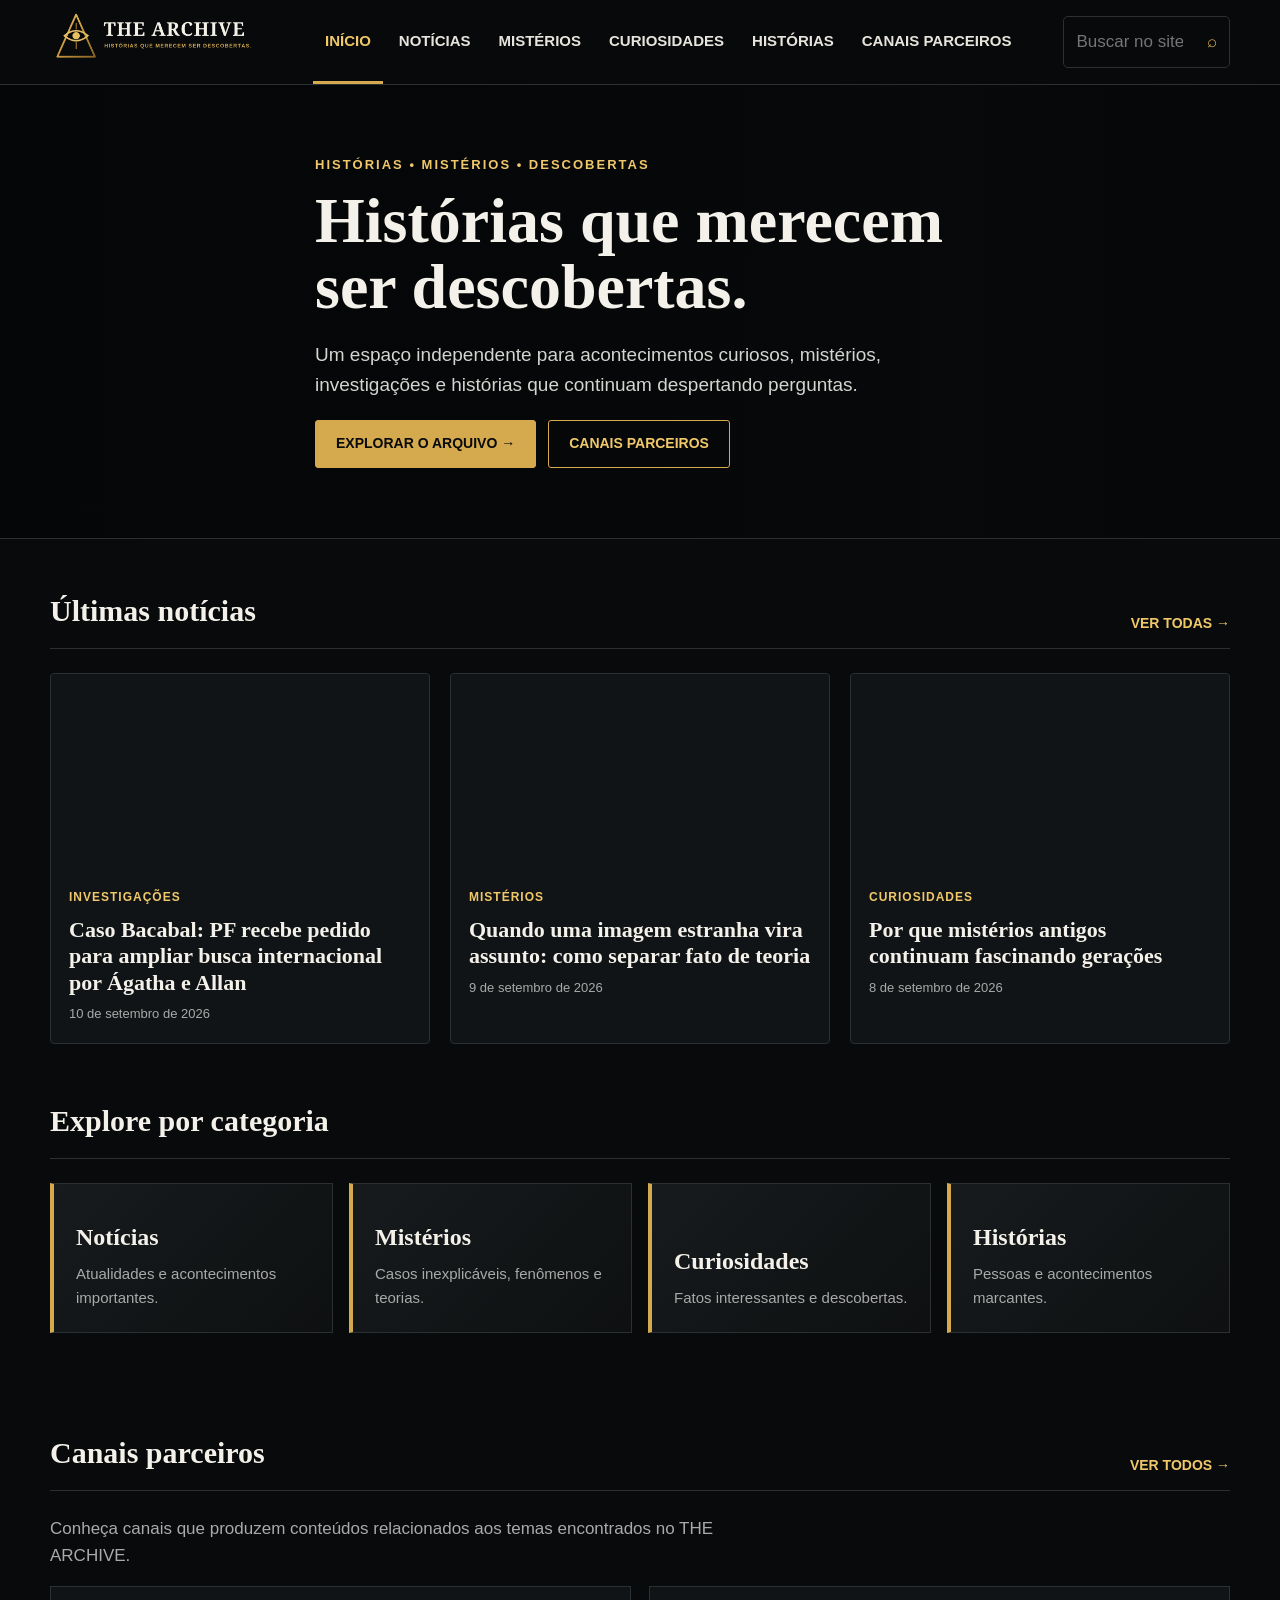
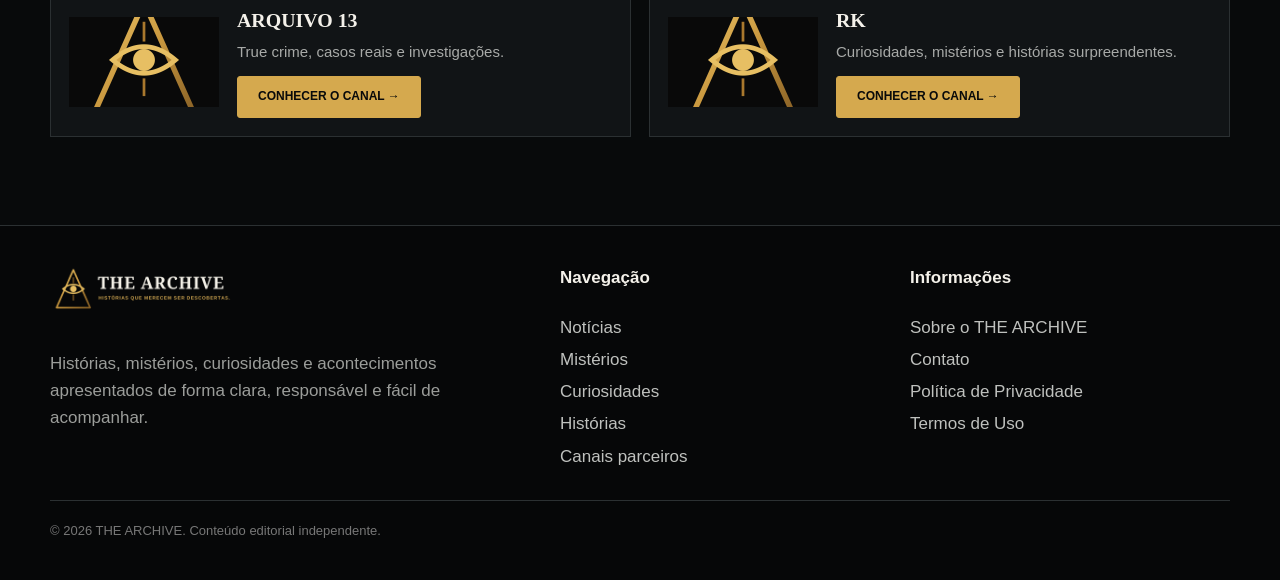
==== index.html @ 8e4d1b40 "Add files via upload" ====
<!doctype html><html lang="pt-BR"><head><meta charset="utf-8"><meta name="viewport" content="width=device-width,initial-scale=1"><meta name="description" content="THE ARCHIVE — histórias, mistérios, curiosidades e acontecimentos que merecem ser descobertos."><meta name="theme-color" content="#080a0b"><title>Início | THE ARCHIVE</title><link rel="icon" href="assets/icon.png"><link rel="stylesheet" href="style.css"></head><body><header class="topbar"><div class="container nav"><a class="brand" href="index.html" aria-label="THE ARCHIVE — início"><img src="assets/logo.png" alt="THE ARCHIVE — Histórias que merecem ser descobertas."></a><button class="mobile-toggle" aria-label="Abrir menu">MENU</button><nav class="menu"><a class="active" href="index.html">INÍCIO</a><a class="" href="noticias.html">NOTÍCIAS</a><a class="" href="misterios.html">MISTÉRIOS</a><a class="" href="curiosidades.html">CURIOSIDADES</a><a class="" href="historias.html">HISTÓRIAS</a><a class="" href="parceiros.html">CANAIS PARCEIROS</a></nav><form class="search" onsubmit="return false"><input id="site-search" aria-label="Buscar no site" placeholder="Buscar no site..."><button aria-label="Buscar">⌕</button></form></div></header><main><section class="hero"><div class="container hero-content"><div class="eyebrow">HISTÓRIAS • MISTÉRIOS • DESCOBERTAS</div><h1>Histórias que merecem ser descobertas.</h1><p>Um espaço independente para acontecimentos curiosos, mistérios, investigações e histórias que continuam despertando perguntas.</p><div style="display:flex;gap:12px;flex-wrap:wrap"><a class="btn" href="noticias.html">EXPLORAR O ARQUIVO →</a><a class="btn ghost" href="parceiros.html">CANAIS PARCEIROS</a></div></div></section>
<section class="section"><div class="container"><div class="section-head"><h2>Últimas notícias</h2><a href="noticias.html">VER TODAS →</a></div><div class="grid">
<a class="card" href="articles/caso-bacabal-agatha-allan.html"><div class="card-img" style="background-image:url('https://www.portalr10.com/media/image_bank/2026/1/thumbs/criancas-desaparecidas-em-bacabal-20260119120538.jpg.1200x0_q70_crop-top.webp')"></div><div class="card-body"><span class="tag">Investigações</span><h3>Caso Bacabal: PF recebe pedido para ampliar busca internacional por Ágatha e Allan</h3><div class="meta">10 de setembro de 2026</div></div></a>
<a class="card" href="articles/objeto-no-ceu.html"><div class="card-img" style="background-image:url('https://images.unsplash.com/photo-1446776811953-b23d57bd21aa?auto=format&fit=crop&w=900&q=80')"></div><div class="card-body"><span class="tag">Mistérios</span><h3>Quando uma imagem estranha vira assunto: como separar fato de teoria</h3><div class="meta">9 de setembro de 2026</div></div></a>
<a class="card" href="articles/monstro-lago-ness.html"><div class="card-img" style="background-image:url('https://images.unsplash.com/photo-1500534623283-312aade485b7?auto=format&fit=crop&w=900&q=80')"></div><div class="card-body"><span class="tag">Curiosidades</span><h3>Por que mistérios antigos continuam fascinando gerações</h3><div class="meta">8 de setembro de 2026</div></div></a>
</div></div></section>
<section class="section" style="padding-top:5px"><div class="container"><div class="section-head"><h2>Explore por categoria</h2></div><div class="categories"><a class="cat" href="noticias.html"><h3>Notícias</h3><p>Atualidades e acontecimentos importantes.</p></a><a class="cat" href="misterios.html"><h3>Mistérios</h3><p>Casos inexplicáveis, fenômenos e teorias.</p></a><a class="cat" href="curiosidades.html"><h3>Curiosidades</h3><p>Fatos interessantes e descobertas.</p></a><a class="cat" href="historias.html"><h3>Histórias</h3><p>Pessoas e acontecimentos marcantes.</p></a></div></div></section>
<section class="section"><div class="container"><div class="section-head"><h2>Canais parceiros</h2><a href="parceiros.html">VER TODOS →</a></div><p style="color:#aaa;max-width:700px">Conheça canais que produzem conteúdos relacionados aos temas encontrados no THE ARCHIVE.</p><div class="partners"><div class="partner"><img src="assets/icon.png" alt="Arquivo 13"><div><h3>ARQUIVO 13</h3><p>True crime, casos reais e investigações.</p><a class="btn" href="#">CONHECER O CANAL →</a></div></div><div class="partner"><img src="assets/icon.png" alt="RK"><div><h3>RK</h3><p>Curiosidades, mistérios e histórias surpreendentes.</p><a class="btn" href="#">CONHECER O CANAL →</a></div></div></div></div></section></main><footer class="footer"><div class="container footer-grid"><div><img src="assets/logo.png" alt="THE ARCHIVE"><p style="color:#9b9d9a;max-width:430px">Histórias, mistérios, curiosidades e acontecimentos apresentados de forma clara, responsável e fácil de acompanhar.</p></div><div><h4>Navegação</h4><a href="noticias.html">Notícias</a><a href="misterios.html">Mistérios</a><a href="curiosidades.html">Curiosidades</a><a href="historias.html">Histórias</a><a href="parceiros.html">Canais parceiros</a></div><div><h4>Informações</h4><a href="sobre.html">Sobre o THE ARCHIVE</a><a href="contato.html">Contato</a><a href="privacidade.html">Política de Privacidade</a><a href="termos.html">Termos de Uso</a></div></div><div class="container copyright">© 2026 THE ARCHIVE. Conteúdo editorial independente.</div></footer><script src="app.js"></script></body></html>
---- style.css ----
:root{--bg:#080a0b;--panel:#111416;--panel2:#15191b;--line:#2b3032;--text:#f4f1ea;--muted:#a8aaa8;--gold:#d5a94e;--gold2:#f0c86a;--max:1180px}
*{box-sizing:border-box}html{scroll-behavior:smooth}body{margin:0;background:var(--bg);color:var(--text);font-family:Arial,Helvetica,sans-serif;font-size:17px;line-height:1.6}a{color:inherit;text-decoration:none}button,input{font:inherit}.container{width:min(calc(100% - 40px),var(--max));margin:auto}.topbar{position:sticky;top:0;z-index:50;background:rgba(8,10,11,.97);border-bottom:1px solid var(--line)}.nav{min-height:84px;display:flex;align-items:center;gap:28px}.brand{display:flex;align-items:center;flex:0 0 auto}.brand img{width:235px;height:auto;display:block}.menu{display:flex;align-items:center;gap:4px;margin-left:auto}.menu a{padding:28px 12px;color:#e7e4dc;font-size:15px;font-weight:700;white-space:nowrap;border-bottom:3px solid transparent}.menu a:hover,.menu a.active{color:var(--gold2);border-color:var(--gold)}.search{margin-left:12px;width:210px;display:flex;border:1px solid var(--line);border-radius:5px;overflow:hidden}.search input{width:100%;background:transparent;border:0;color:#fff;padding:11px 12px;outline:0}.search button{background:transparent;color:var(--gold);border:0;padding:0 12px;cursor:pointer}.mobile-toggle{display:none;background:transparent;border:1px solid var(--line);color:#fff;padding:10px 13px;border-radius:5px}.hero{min-height:410px;display:flex;align-items:center;position:relative;overflow:hidden;border-bottom:1px solid var(--line);background:linear-gradient(90deg,rgba(4,6,7,.98) 0%,rgba(4,6,7,.86) 38%,rgba(4,6,7,.35) 75%,rgba(4,6,7,.85)),url('https://images.unsplash.com/photo-1500530855697-b586d89ba3ee?auto=format&fit=crop&w=1800&q=80') center/cover}.hero-content{max-width:650px;padding:70px 0}.eyebrow{color:var(--gold2);font-size:13px;letter-spacing:2px;font-weight:800;text-transform:uppercase}.hero h1{font-family:Georgia,serif;font-size:clamp(38px,5vw,66px);line-height:1.04;margin:12px 0 18px}.hero p{color:#d4d4d0;max-width:620px;font-size:19px}.btn{display:inline-flex;align-items:center;justify-content:center;min-height:48px;padding:0 20px;border-radius:3px;font-weight:800;font-size:14px;border:1px solid var(--gold);background:var(--gold);color:#090a0a}.btn:hover{background:var(--gold2)}.btn.ghost{background:transparent;color:var(--gold2)}.section{padding:48px 0}.section-head{display:flex;justify-content:space-between;align-items:end;border-bottom:1px solid var(--line);padding-bottom:13px;margin-bottom:24px}.section-head h2{font-family:Georgia,serif;font-size:30px;margin:0}.section-head a{font-size:14px;color:var(--gold2);font-weight:700}.grid{display:grid;grid-template-columns:repeat(3,1fr);gap:20px}.card{background:var(--panel);border:1px solid var(--line);border-radius:4px;overflow:hidden}.card-img{height:190px;background-size:cover;background-position:center}.card-body{padding:18px}.tag{font-size:12px;color:var(--gold2);font-weight:800;letter-spacing:1px;text-transform:uppercase}.card h3{font-family:Georgia,serif;font-size:22px;line-height:1.2;margin:8px 0}.meta{color:var(--muted);font-size:13px}.card p{color:#c1c3c0;margin:8px 0 0}.layout{display:grid;grid-template-columns:1fr 330px;gap:28px}.list{display:grid;gap:15px}.list-item{display:grid;grid-template-columns:180px 1fr;gap:18px;padding:15px;background:var(--panel);border:1px solid var(--line);border-radius:4px}.list-item .card-img{height:130px}.sidebar{background:var(--panel);border:1px solid var(--line);padding:20px;height:max-content}.sidebar h3{font-family:Georgia,serif;margin-top:0}.side-link{padding:14px 0;border-top:1px solid var(--line)}.side-link strong{display:block}.categories{display:grid;grid-template-columns:repeat(4,1fr);gap:16px}.cat{min-height:150px;padding:22px;background:linear-gradient(135deg,#171b1d,#0e1011);border:1px solid var(--line);border-left:4px solid var(--gold);display:flex;flex-direction:column;justify-content:end}.cat h3{font-family:Georgia,serif;font-size:24px;margin:0}.cat p{margin:5px 0 0;color:var(--muted);font-size:15px}.partners{display:grid;grid-template-columns:1fr 1fr;gap:18px}.partner{display:flex;align-items:center;gap:18px;background:var(--panel);border:1px solid var(--line);padding:18px}.partner img{width:150px;height:90px;object-fit:cover;background:#090909}.partner h3{margin:0;font-family:Georgia,serif}.partner p{margin:3px 0 12px;color:var(--muted);font-size:15px}.partner .btn{min-height:42px;font-size:12px}.article{max-width:820px;margin:auto}.article h1{font-family:Georgia,serif;font-size:clamp(36px,5vw,58px);line-height:1.08;margin:10px 0 15px}.article-lead{font-size:20px;color:#d0d0cc}.article-cover{width:100%;height:430px;object-fit:cover;margin:25px 0;border:1px solid var(--line)}.article-body p{font-size:18px;color:#d3d3ce}.article-body h2{font-family:Georgia,serif;font-size:28px;margin-top:35px}.sources{border-left:3px solid var(--gold);background:var(--panel);padding:18px 20px;margin-top:35px}.sources h3{margin-top:0}.notice{background:#121619;border:1px solid var(--line);padding:14px 16px;color:#c8c9c6;font-size:14px;margin-bottom:20px}.footer{border-top:1px solid var(--line);margin-top:40px;padding:38px 0;background:#060708}.footer-grid{display:grid;grid-template-columns:1.5fr 1fr 1fr;gap:30px}.footer img{width:210px}.footer h4{margin-top:0}.footer a{color:#bfc1be;display:block;margin:5px 0}.copyright{border-top:1px solid var(--line);margin-top:25px;padding-top:20px;color:#777;font-size:13px}.empty{padding:45px;text-align:center;border:1px dashed var(--line);color:var(--muted)}
@media(max-width:1050px){.menu a{padding:28px 7px;font-size:13px}.search{width:170px}.brand img{width:210px}}
@media(max-width:820px){body{font-size:16px}.container{width:min(calc(100% - 28px),var(--max))}.nav{min-height:70px;justify-content:space-between}.brand img{width:190px}.mobile-toggle{display:block}.menu{display:none;position:absolute;top:70px;left:0;right:0;background:#090b0c;border-bottom:1px solid var(--line);padding:8px 14px;flex-direction:column;align-items:stretch}.menu.open{display:flex}.menu a{padding:12px 10px;border-bottom:1px solid #202426}.search{display:none}.hero{min-height:500px}.hero-content{padding:55px 0}.hero h1{font-size:43px}.grid,.categories,.partners,.layout,.footer-grid{grid-template-columns:1fr}.list-item{grid-template-columns:120px 1fr}.list-item .card-img{height:100px}.article-cover{height:280px}}
@media(prefers-reduced-motion:reduce){html{scroll-behavior:auto}}
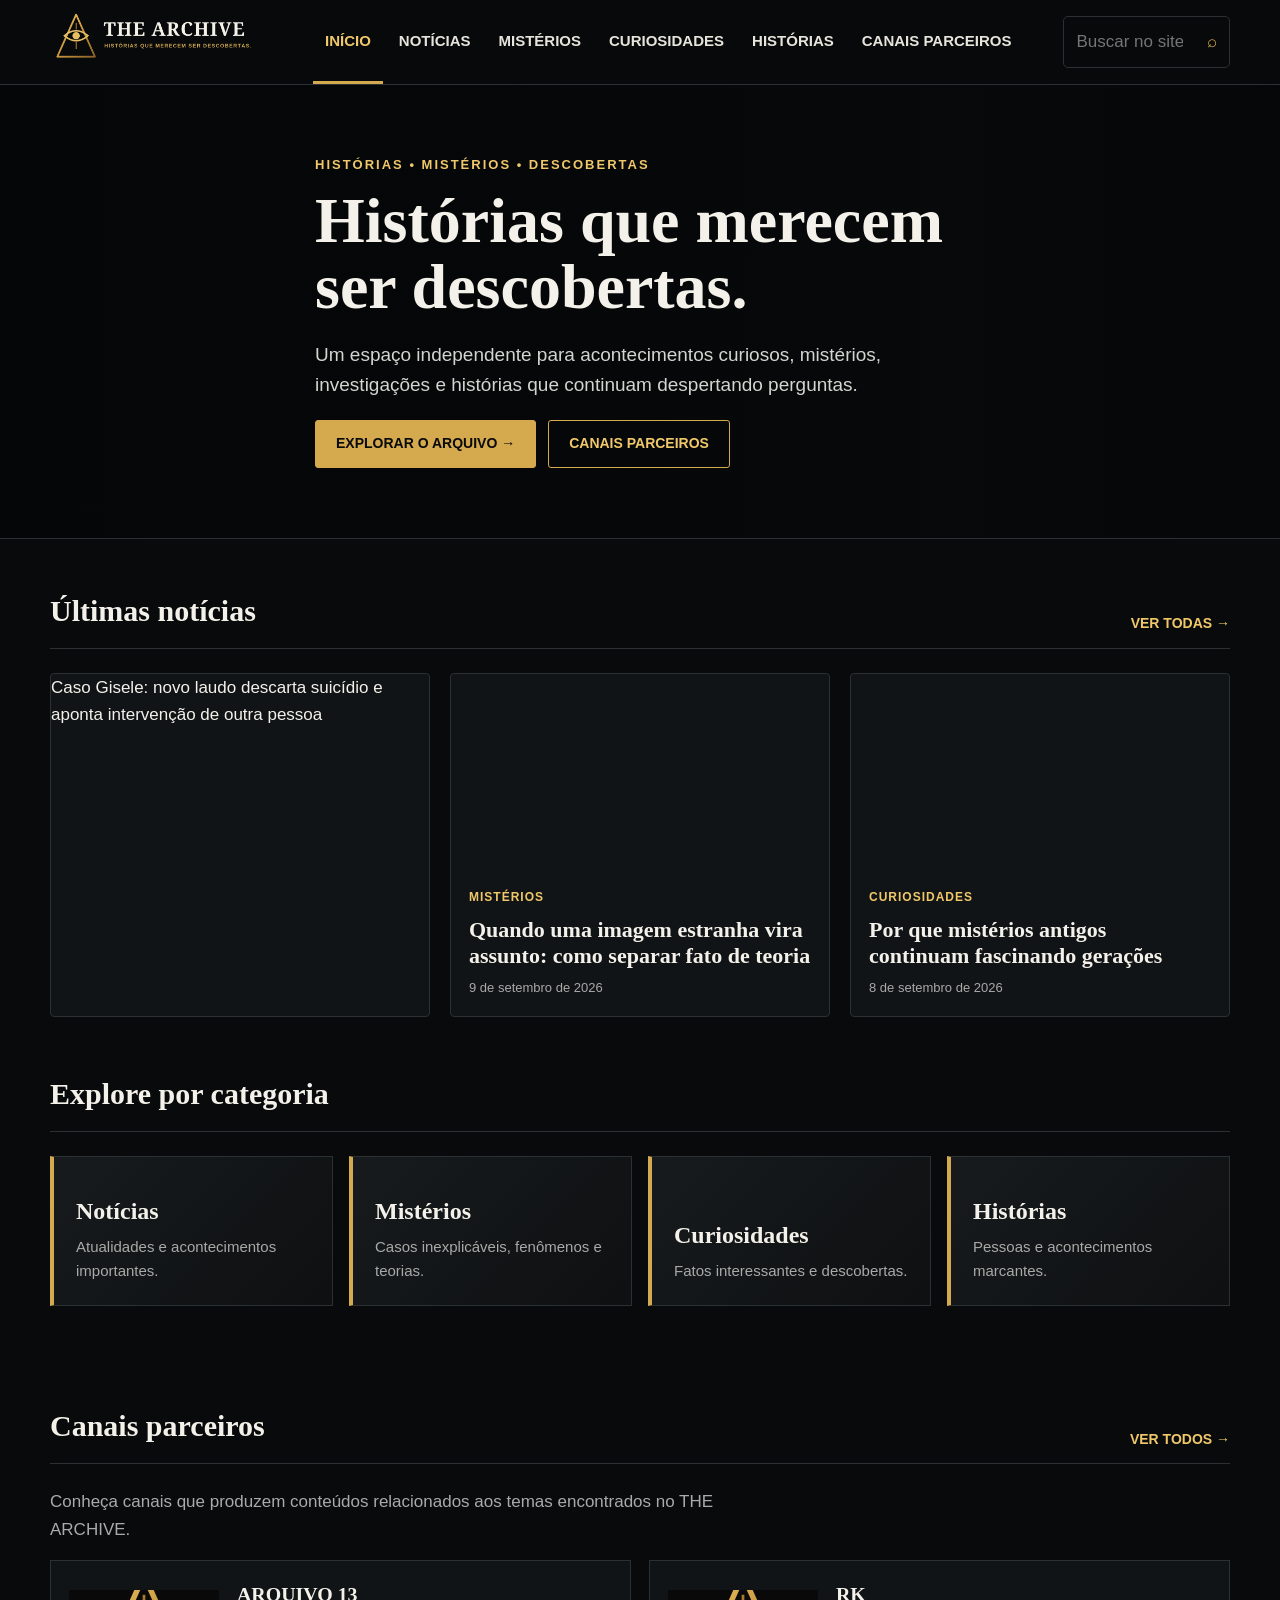
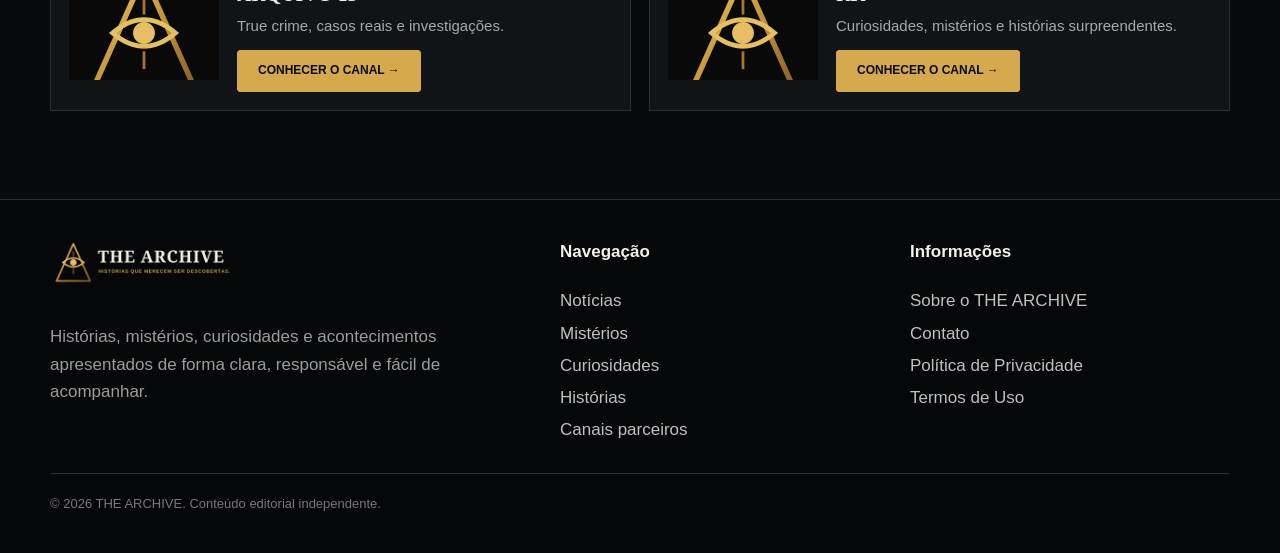
==== commit b870d277: "Update index.html" ====
--- a/index.html
+++ b/index.html
@@ -1,8 +1,8 @@
 <!doctype html><html lang="pt-BR"><head><meta charset="utf-8"><meta name="viewport" content="width=device-width,initial-scale=1"><meta name="description" content="THE ARCHIVE — histórias, mistérios, curiosidades e acontecimentos que merecem ser descobertos."><meta name="theme-color" content="#080a0b"><title>Início | THE ARCHIVE</title><link rel="icon" href="assets/icon.png"><link rel="stylesheet" href="style.css"></head><body><header class="topbar"><div class="container nav"><a class="brand" href="index.html" aria-label="THE ARCHIVE — início"><img src="assets/logo.png" alt="THE ARCHIVE — Histórias que merecem ser descobertas."></a><button class="mobile-toggle" aria-label="Abrir menu">MENU</button><nav class="menu"><a class="active" href="index.html">INÍCIO</a><a class="" href="noticias.html">NOTÍCIAS</a><a class="" href="misterios.html">MISTÉRIOS</a><a class="" href="curiosidades.html">CURIOSIDADES</a><a class="" href="historias.html">HISTÓRIAS</a><a class="" href="parceiros.html">CANAIS PARCEIROS</a></nav><form class="search" onsubmit="return false"><input id="site-search" aria-label="Buscar no site" placeholder="Buscar no site..."><button aria-label="Buscar">⌕</button></form></div></header><main><section class="hero"><div class="container hero-content"><div class="eyebrow">HISTÓRIAS • MISTÉRIOS • DESCOBERTAS</div><h1>Histórias que merecem ser descobertas.</h1><p>Um espaço independente para acontecimentos curiosos, mistérios, investigações e histórias que continuam despertando perguntas.</p><div style="display:flex;gap:12px;flex-wrap:wrap"><a class="btn" href="noticias.html">EXPLORAR O ARQUIVO →</a><a class="btn ghost" href="parceiros.html">CANAIS PARCEIROS</a></div></div></section>
 <section class="section"><div class="container"><div class="section-head"><h2>Últimas notícias</h2><a href="noticias.html">VER TODAS →</a></div><div class="grid">
-<a class="card" href="articles/caso-bacabal-agatha-allan.html"><div class="card-img" style="background-image:url('https://www.portalr10.com/media/image_bank/2026/1/thumbs/criancas-desaparecidas-em-bacabal-20260119120538.jpg.1200x0_q70_crop-top.webp')"></div><div class="card-body"><span class="tag">Investigações</span><h3>Caso Bacabal: PF recebe pedido para ampliar busca internacional por Ágatha e Allan</h3><div class="meta">10 de setembro de 2026</div></div></a>
+<a class="card" <a href="articles/caso-gisele-alves-santana.html">Caso Gisele: novo laudo descarta suicídio e aponta intervenção de outra pessoa</a>
 <a class="card" href="articles/objeto-no-ceu.html"><div class="card-img" style="background-image:url('https://images.unsplash.com/photo-1446776811953-b23d57bd21aa?auto=format&fit=crop&w=900&q=80')"></div><div class="card-body"><span class="tag">Mistérios</span><h3>Quando uma imagem estranha vira assunto: como separar fato de teoria</h3><div class="meta">9 de setembro de 2026</div></div></a>
 <a class="card" href="articles/monstro-lago-ness.html"><div class="card-img" style="background-image:url('https://images.unsplash.com/photo-1500534623283-312aade485b7?auto=format&fit=crop&w=900&q=80')"></div><div class="card-body"><span class="tag">Curiosidades</span><h3>Por que mistérios antigos continuam fascinando gerações</h3><div class="meta">8 de setembro de 2026</div></div></a>
 </div></div></section>
 <section class="section" style="padding-top:5px"><div class="container"><div class="section-head"><h2>Explore por categoria</h2></div><div class="categories"><a class="cat" href="noticias.html"><h3>Notícias</h3><p>Atualidades e acontecimentos importantes.</p></a><a class="cat" href="misterios.html"><h3>Mistérios</h3><p>Casos inexplicáveis, fenômenos e teorias.</p></a><a class="cat" href="curiosidades.html"><h3>Curiosidades</h3><p>Fatos interessantes e descobertas.</p></a><a class="cat" href="historias.html"><h3>Histórias</h3><p>Pessoas e acontecimentos marcantes.</p></a></div></div></section>
-<section class="section"><div class="container"><div class="section-head"><h2>Canais parceiros</h2><a href="parceiros.html">VER TODOS →</a></div><p style="color:#aaa;max-width:700px">Conheça canais que produzem conteúdos relacionados aos temas encontrados no THE ARCHIVE.</p><div class="partners"><div class="partner"><img src="assets/icon.png" alt="Arquivo 13"><div><h3>ARQUIVO 13</h3><p>True crime, casos reais e investigações.</p><a class="btn" href="#">CONHECER O CANAL →</a></div></div><div class="partner"><img src="assets/icon.png" alt="RK"><div><h3>RK</h3><p>Curiosidades, mistérios e histórias surpreendentes.</p><a class="btn" href="#">CONHECER O CANAL →</a></div></div></div></div></section></main><footer class="footer"><div class="container footer-grid"><div><img src="assets/logo.png" alt="THE ARCHIVE"><p style="color:#9b9d9a;max-width:430px">Histórias, mistérios, curiosidades e acontecimentos apresentados de forma clara, responsável e fácil de acompanhar.</p></div><div><h4>Navegação</h4><a href="noticias.html">Notícias</a><a href="misterios.html">Mistérios</a><a href="curiosidades.html">Curiosidades</a><a href="historias.html">Histórias</a><a href="parceiros.html">Canais parceiros</a></div><div><h4>Informações</h4><a href="sobre.html">Sobre o THE ARCHIVE</a><a href="contato.html">Contato</a><a href="privacidade.html">Política de Privacidade</a><a href="termos.html">Termos de Uso</a></div></div><div class="container copyright">© 2026 THE ARCHIVE. Conteúdo editorial independente.</div></footer><script src="app.js"></script></body></html>+<section class="section"><div class="container"><div class="section-head"><h2>Canais parceiros</h2><a href="parceiros.html">VER TODOS →</a></div><p style="color:#aaa;max-width:700px">Conheça canais que produzem conteúdos relacionados aos temas encontrados no THE ARCHIVE.</p><div class="partners"><div class="partner"><img src="assets/icon.png" alt="Arquivo 13"><div><h3>ARQUIVO 13</h3><p>True crime, casos reais e investigações.</p><a class="btn" href="#">CONHECER O CANAL →</a></div></div><div class="partner"><img src="assets/icon.png" alt="RK"><div><h3>RK</h3><p>Curiosidades, mistérios e histórias surpreendentes.</p><a class="btn" href="#">CONHECER O CANAL →</a></div></div></div></div></section></main><footer class="footer"><div class="container footer-grid"><div><img src="assets/logo.png" alt="THE ARCHIVE"><p style="color:#9b9d9a;max-width:430px">Histórias, mistérios, curiosidades e acontecimentos apresentados de forma clara, responsável e fácil de acompanhar.</p></div><div><h4>Navegação</h4><a href="noticias.html">Notícias</a><a href="misterios.html">Mistérios</a><a href="curiosidades.html">Curiosidades</a><a href="historias.html">Histórias</a><a href="parceiros.html">Canais parceiros</a></div><div><h4>Informações</h4><a href="sobre.html">Sobre o THE ARCHIVE</a><a href="contato.html">Contato</a><a href="privacidade.html">Política de Privacidade</a><a href="termos.html">Termos de Uso</a></div></div><div class="container copyright">© 2026 THE ARCHIVE. Conteúdo editorial independente.</div></footer><script src="app.js"></script></body></html>
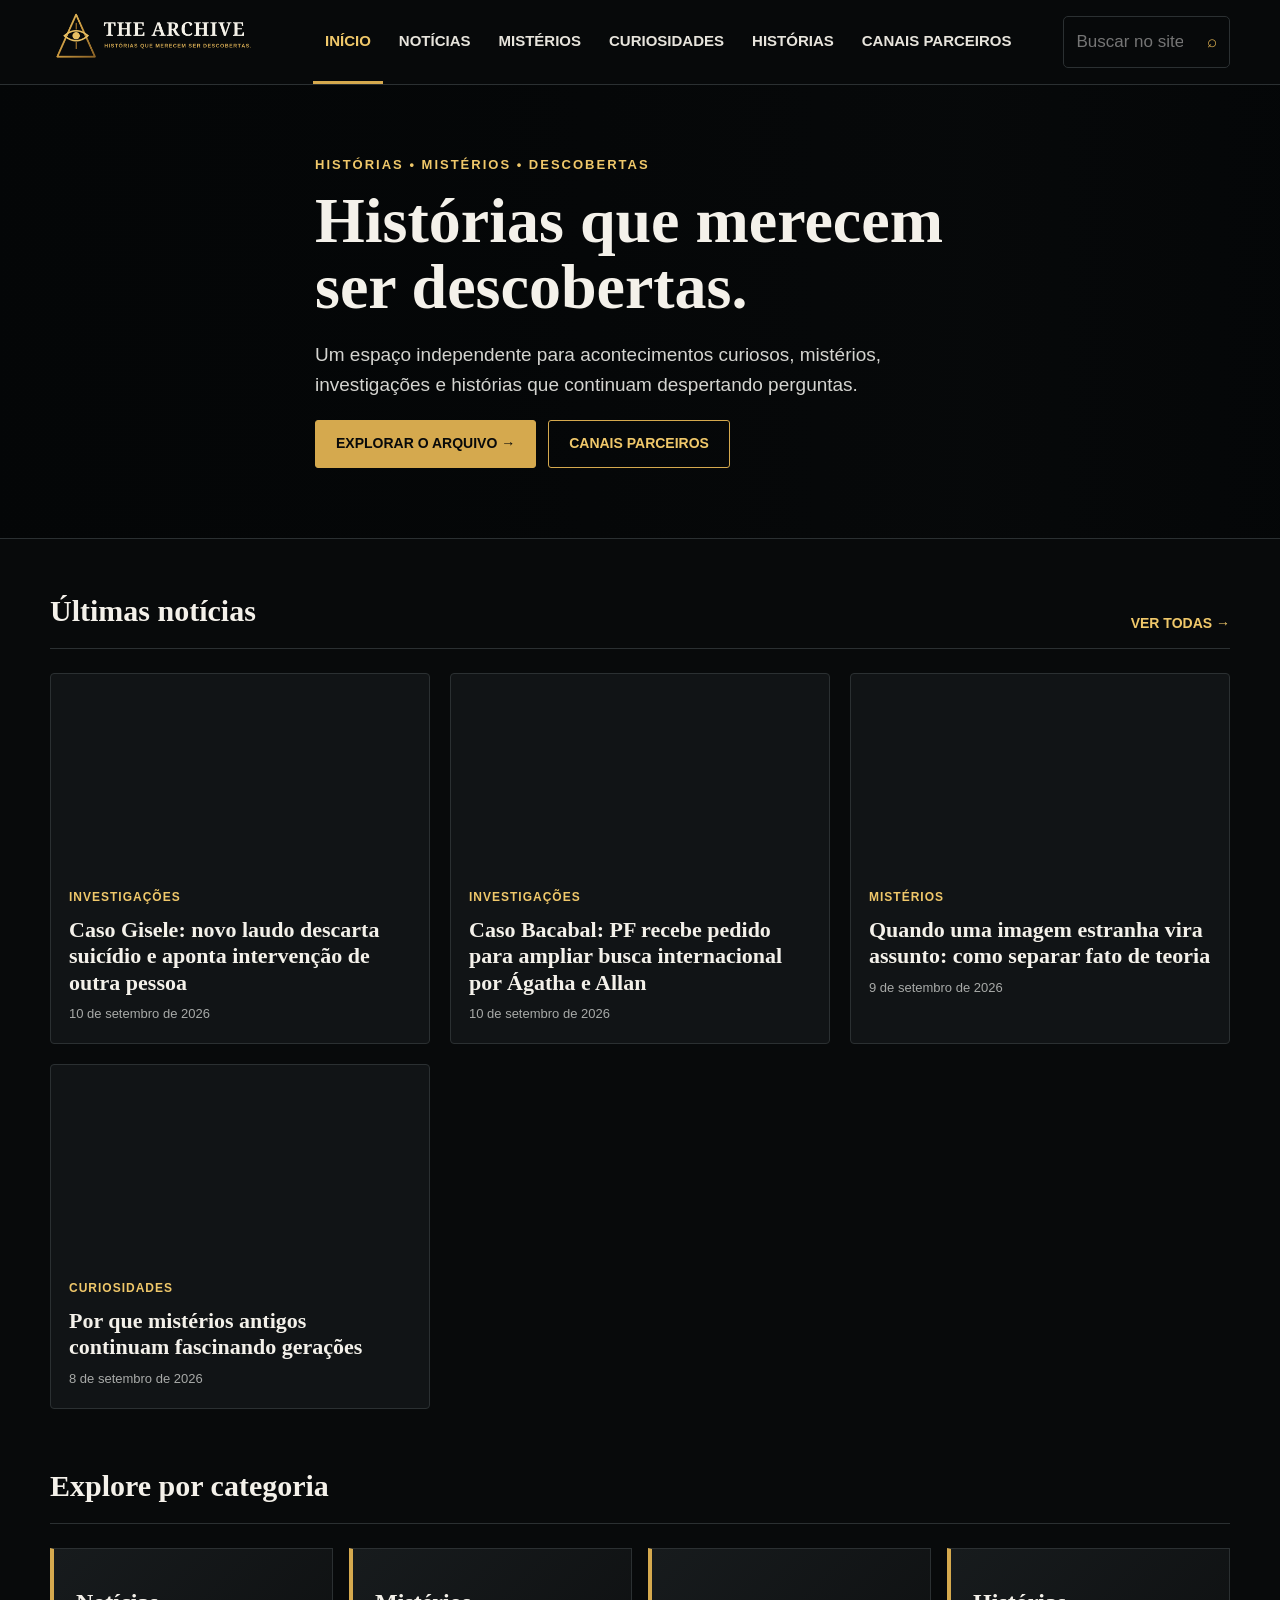
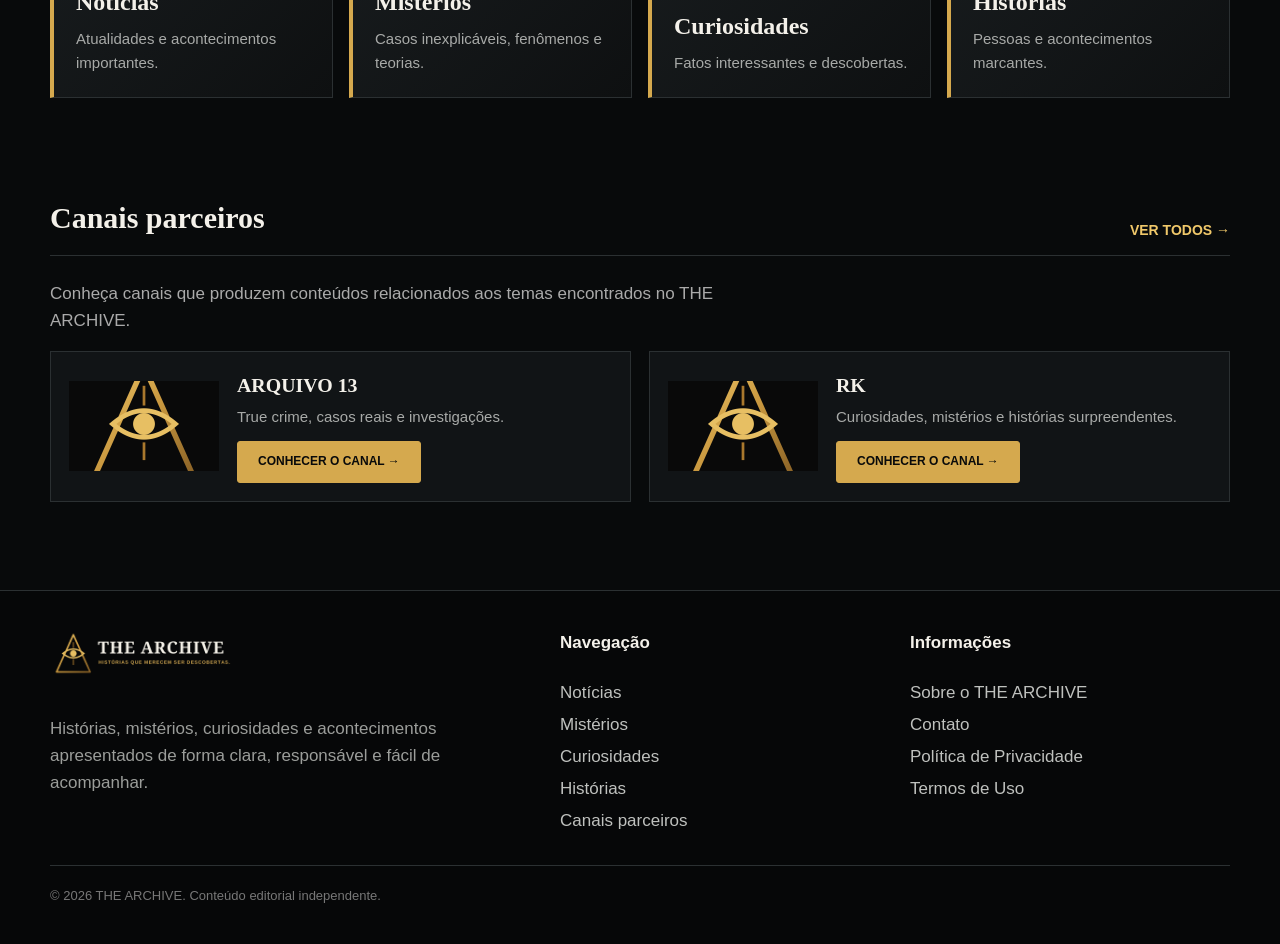
==== commit 05e5c049: "Add files via upload" ====
--- a/index.html
+++ b/index.html
@@ -1,8 +1,14 @@
-<!doctype html><html lang="pt-BR"><head><meta charset="utf-8"><meta name="viewport" content="width=device-width,initial-scale=1"><meta name="description" content="THE ARCHIVE — histórias, mistérios, curiosidades e acontecimentos que merecem ser descobertos."><meta name="theme-color" content="#080a0b"><title>Início | THE ARCHIVE</title><link rel="icon" href="assets/icon.png"><link rel="stylesheet" href="style.css"></head><body><header class="topbar"><div class="container nav"><a class="brand" href="index.html" aria-label="THE ARCHIVE — início"><img src="assets/logo.png" alt="THE ARCHIVE — Histórias que merecem ser descobertas."></a><button class="mobile-toggle" aria-label="Abrir menu">MENU</button><nav class="menu"><a class="active" href="index.html">INÍCIO</a><a class="" href="noticias.html">NOTÍCIAS</a><a class="" href="misterios.html">MISTÉRIOS</a><a class="" href="curiosidades.html">CURIOSIDADES</a><a class="" href="historias.html">HISTÓRIAS</a><a class="" href="parceiros.html">CANAIS PARCEIROS</a></nav><form class="search" onsubmit="return false"><input id="site-search" aria-label="Buscar no site" placeholder="Buscar no site..."><button aria-label="Buscar">⌕</button></form></div></header><main><section class="hero"><div class="container hero-content"><div class="eyebrow">HISTÓRIAS • MISTÉRIOS • DESCOBERTAS</div><h1>Histórias que merecem ser descobertas.</h1><p>Um espaço independente para acontecimentos curiosos, mistérios, investigações e histórias que continuam despertando perguntas.</p><div style="display:flex;gap:12px;flex-wrap:wrap"><a class="btn" href="noticias.html">EXPLORAR O ARQUIVO →</a><a class="btn ghost" href="parceiros.html">CANAIS PARCEIROS</a></div></div></section>
-<section class="section"><div class="container"><div class="section-head"><h2>Últimas notícias</h2><a href="noticias.html">VER TODAS →</a></div><div class="grid">
-<a class="card" <a href="articles/caso-gisele-alves-santana.html">Caso Gisele: novo laudo descarta suicídio e aponta intervenção de outra pessoa</a>
+<!doctype html><html lang="pt-BR"><head><meta charset="utf-8"><meta name="viewport" content="width=device-width,initial-scale=1"><meta name="description" content="THE ARCHIVE — histórias, mistérios, curiosidades e acontecimentos que merecem ser descobertos."><meta name="theme-color" content="#080a0b"><title>Início | THE ARCHIVE</title><link rel="icon" href="assets/icon.png"><link rel="stylesheet" href="style.css"></head><body>
+<header class="topbar"><div class="container nav"><a class="brand" href="index.html" aria-label="THE ARCHIVE — início"><img src="assets/logo.png" alt="THE ARCHIVE — Histórias que merecem ser descobertas."></a><button class="mobile-toggle" aria-label="Abrir menu">MENU</button><nav class="menu"><a class="active" href="index.html">INÍCIO</a><a href="noticias.html">NOTÍCIAS</a><a href="misterios.html">MISTÉRIOS</a><a href="curiosidades.html">CURIOSIDADES</a><a href="historias.html">HISTÓRIAS</a><a href="parceiros.html">CANAIS PARCEIROS</a></nav><form class="search" onsubmit="return false"><input id="site-search" aria-label="Buscar no site" placeholder="Buscar no site..."><button aria-label="Buscar">⌕</button></form></div></header>
+<main><section class="hero"><div class="container hero-content"><div class="eyebrow">HISTÓRIAS • MISTÉRIOS • DESCOBERTAS</div><h1>Histórias que merecem ser descobertas.</h1><p>Um espaço independente para acontecimentos curiosos, mistérios, investigações e histórias que continuam despertando perguntas.</p><div style="display:flex;gap:12px;flex-wrap:wrap"><a class="btn" href="noticias.html">EXPLORAR O ARQUIVO →</a><a class="btn ghost" href="parceiros.html">CANAIS PARCEIROS</a></div></div></section>
+<section class="section"><div class="container"><div class="section-head"><h2>Últimas notícias</h2><a href="noticias.html">VER TODAS →</a></div><div class="grid" id="latest-news">
+<!-- AUTO:NEWS START -->
+<a class="card" href="articles/caso-gisele-alves-santana.html"><div class="card-img" style="background-image:url('https://images.metroimg.com/2026/02/gisele-5.jpg')"></div><div class="card-body"><span class="tag">Investigações</span><h3>Caso Gisele: novo laudo descarta suicídio e aponta intervenção de outra pessoa</h3><div class="meta">10 de setembro de 2026</div></div></a>
+<a class="card" href="articles/caso-bacabal-agatha-allan.html"><div class="card-img" style="background-image:url('https://www.portalr10.com/media/image_bank/2026/1/thumbs/criancas-desaparecidas-em-bacabal-20260119120538.jpg.1200x0_q70_crop-top.webp')"></div><div class="card-body"><span class="tag">Investigações</span><h3>Caso Bacabal: PF recebe pedido para ampliar busca internacional por Ágatha e Allan</h3><div class="meta">10 de setembro de 2026</div></div></a>
 <a class="card" href="articles/objeto-no-ceu.html"><div class="card-img" style="background-image:url('https://images.unsplash.com/photo-1446776811953-b23d57bd21aa?auto=format&fit=crop&w=900&q=80')"></div><div class="card-body"><span class="tag">Mistérios</span><h3>Quando uma imagem estranha vira assunto: como separar fato de teoria</h3><div class="meta">9 de setembro de 2026</div></div></a>
 <a class="card" href="articles/monstro-lago-ness.html"><div class="card-img" style="background-image:url('https://images.unsplash.com/photo-1500534623283-312aade485b7?auto=format&fit=crop&w=900&q=80')"></div><div class="card-body"><span class="tag">Curiosidades</span><h3>Por que mistérios antigos continuam fascinando gerações</h3><div class="meta">8 de setembro de 2026</div></div></a>
+<!-- AUTO:NEWS END -->
 </div></div></section>
 <section class="section" style="padding-top:5px"><div class="container"><div class="section-head"><h2>Explore por categoria</h2></div><div class="categories"><a class="cat" href="noticias.html"><h3>Notícias</h3><p>Atualidades e acontecimentos importantes.</p></a><a class="cat" href="misterios.html"><h3>Mistérios</h3><p>Casos inexplicáveis, fenômenos e teorias.</p></a><a class="cat" href="curiosidades.html"><h3>Curiosidades</h3><p>Fatos interessantes e descobertas.</p></a><a class="cat" href="historias.html"><h3>Histórias</h3><p>Pessoas e acontecimentos marcantes.</p></a></div></div></section>
-<section class="section"><div class="container"><div class="section-head"><h2>Canais parceiros</h2><a href="parceiros.html">VER TODOS →</a></div><p style="color:#aaa;max-width:700px">Conheça canais que produzem conteúdos relacionados aos temas encontrados no THE ARCHIVE.</p><div class="partners"><div class="partner"><img src="assets/icon.png" alt="Arquivo 13"><div><h3>ARQUIVO 13</h3><p>True crime, casos reais e investigações.</p><a class="btn" href="#">CONHECER O CANAL →</a></div></div><div class="partner"><img src="assets/icon.png" alt="RK"><div><h3>RK</h3><p>Curiosidades, mistérios e histórias surpreendentes.</p><a class="btn" href="#">CONHECER O CANAL →</a></div></div></div></div></section></main><footer class="footer"><div class="container footer-grid"><div><img src="assets/logo.png" alt="THE ARCHIVE"><p style="color:#9b9d9a;max-width:430px">Histórias, mistérios, curiosidades e acontecimentos apresentados de forma clara, responsável e fácil de acompanhar.</p></div><div><h4>Navegação</h4><a href="noticias.html">Notícias</a><a href="misterios.html">Mistérios</a><a href="curiosidades.html">Curiosidades</a><a href="historias.html">Histórias</a><a href="parceiros.html">Canais parceiros</a></div><div><h4>Informações</h4><a href="sobre.html">Sobre o THE ARCHIVE</a><a href="contato.html">Contato</a><a href="privacidade.html">Política de Privacidade</a><a href="termos.html">Termos de Uso</a></div></div><div class="container copyright">© 2026 THE ARCHIVE. Conteúdo editorial independente.</div></footer><script src="app.js"></script></body></html>
+<section class="section"><div class="container"><div class="section-head"><h2>Canais parceiros</h2><a href="parceiros.html">VER TODOS →</a></div><p style="color:#aaa;max-width:700px">Conheça canais que produzem conteúdos relacionados aos temas encontrados no THE ARCHIVE.</p><div class="partners"><div class="partner"><img src="assets/icon.png" alt="Arquivo 13"><div><h3>ARQUIVO 13</h3><p>True crime, casos reais e investigações.</p><a class="btn" href="#">CONHECER O CANAL →</a></div></div><div class="partner"><img src="assets/icon.png" alt="RK"><div><h3>RK</h3><p>Curiosidades, mistérios e histórias surpreendentes.</p><a class="btn" href="#">CONHECER O CANAL →</a></div></div></div></div></section></main>
+<footer class="footer"><div class="container footer-grid"><div><img src="assets/logo.png" alt="THE ARCHIVE"><p style="color:#9b9d9a;max-width:430px">Histórias, mistérios, curiosidades e acontecimentos apresentados de forma clara, responsável e fácil de acompanhar.</p></div><div><h4>Navegação</h4><a href="noticias.html">Notícias</a><a href="misterios.html">Mistérios</a><a href="curiosidades.html">Curiosidades</a><a href="historias.html">Histórias</a><a href="parceiros.html">Canais parceiros</a></div><div><h4>Informações</h4><a href="sobre.html">Sobre o THE ARCHIVE</a><a href="contato.html">Contato</a><a href="privacidade.html">Política de Privacidade</a><a href="termos.html">Termos de Uso</a></div></div><div class="container copyright">© 2026 THE ARCHIVE. Conteúdo editorial independente.</div></footer><script src="app.js"></script></body></html>
